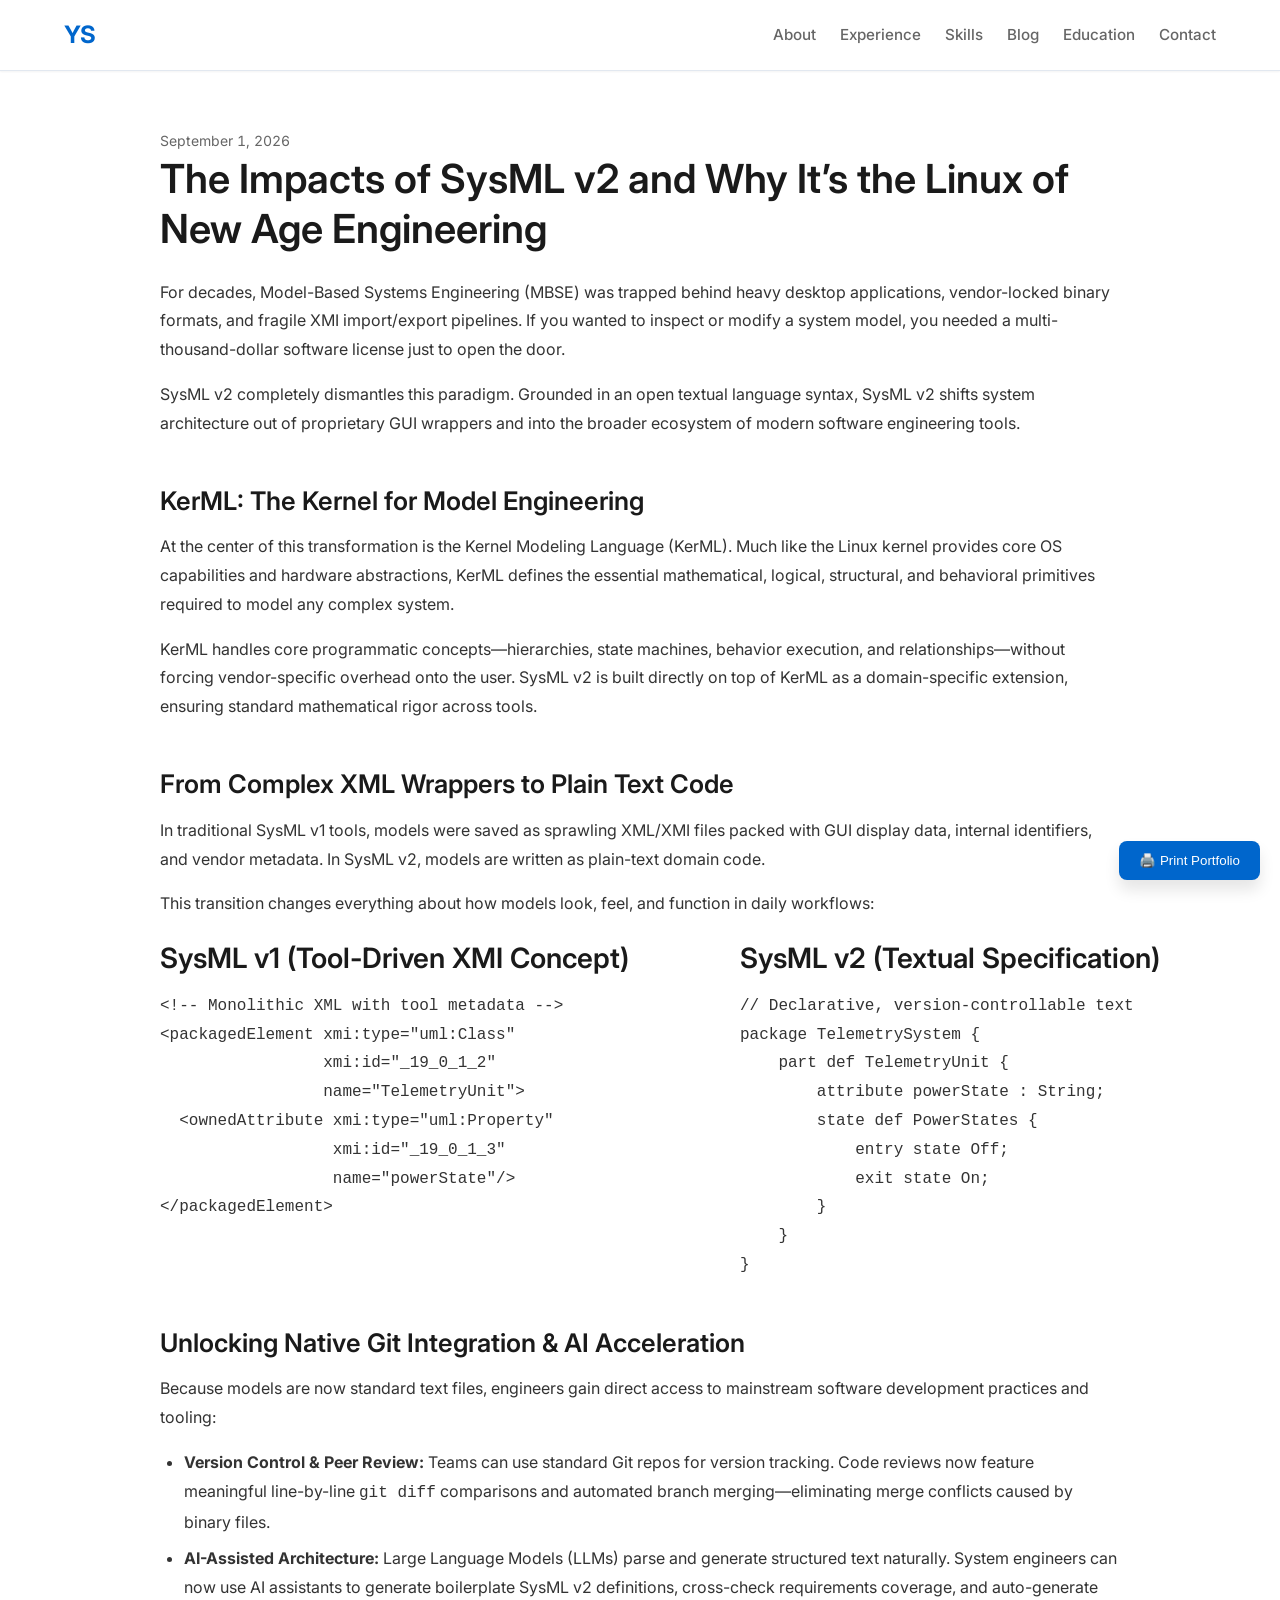
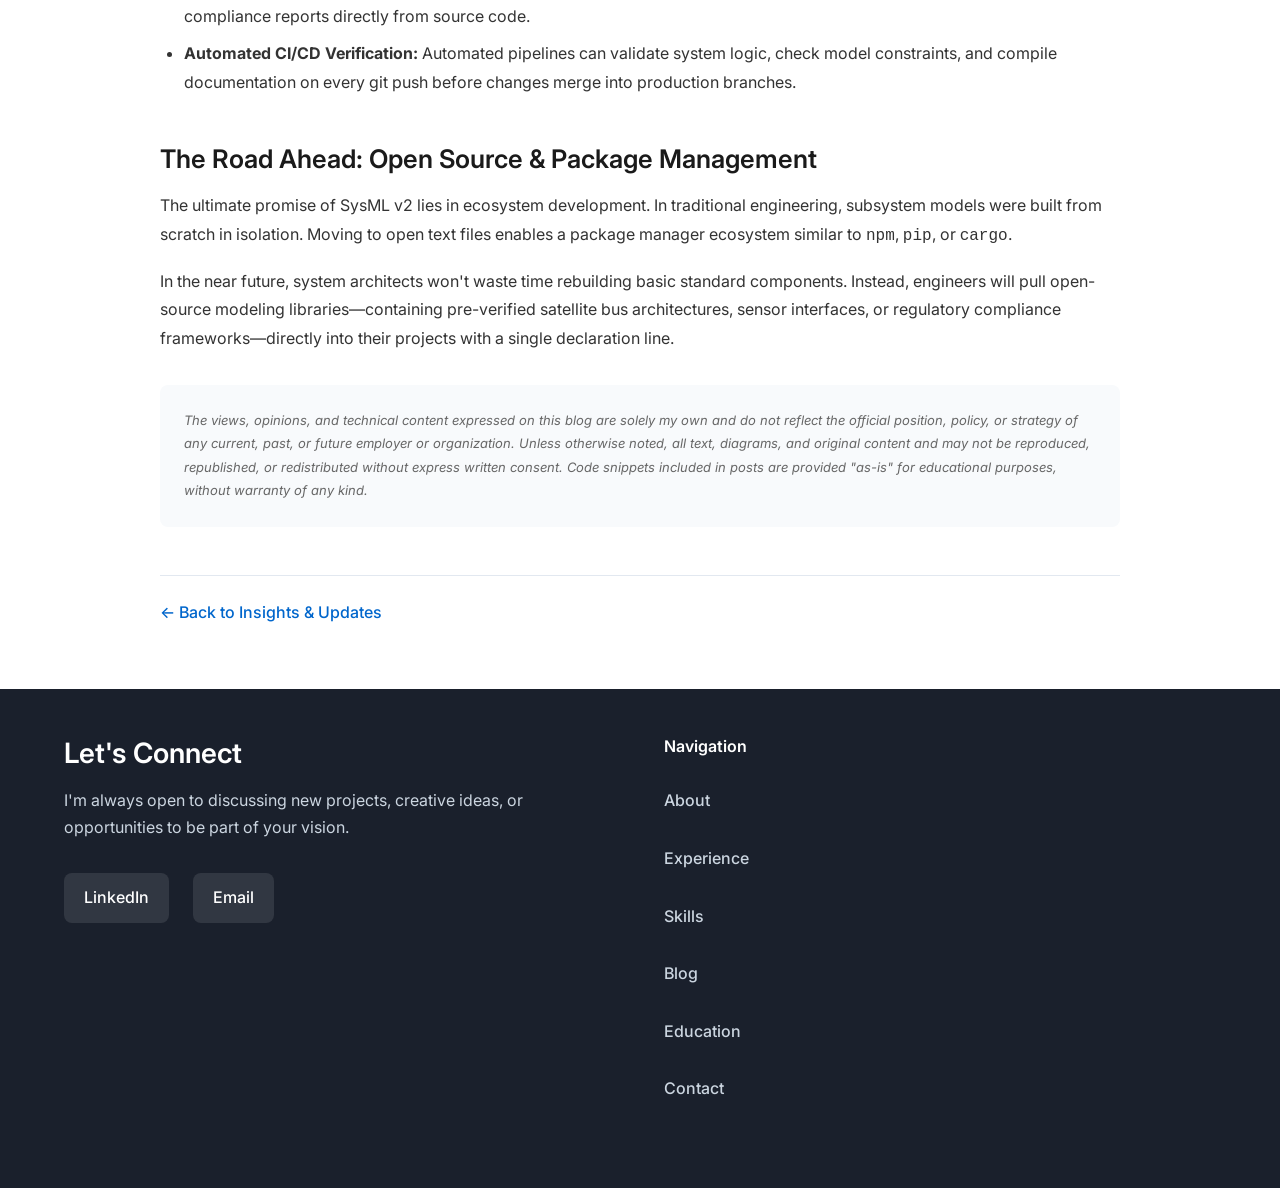
==== blog/kerml/index.html @ 4c7eb355 "Reorganize blogs into dedicated folders and add KerML link" ====
<!DOCTYPE html>
<html lang="en">
<head>
    <meta charset="UTF-8">
    <meta name="viewport" content="width=device-width, initial-scale=1.0">
    <meta name="referrer" content="strict-origin-when-cross-origin">
    <title>The Impacts of SysML v2 and Why It’s the Linux of New Age Engineering | Yaakov Schefres</title>
    <meta name="description" content="Exploring how KerML and SysML v2 shift model-based systems engineering from proprietary binary lock-in to open, text-based code ecosystems powered by AI and package management.">
    <meta name="author" content="Yaakov Schefres">
    <link rel="canonical" href="https://thechef613.github.io/portfolio/blog/kerml/">

    <!-- Open Graph -->
    <meta property="og:site_name" content="Yaakov Schefres">
    <meta property="og:title" content="The Impacts of SysML v2 and Why It’s the Linux of New Age Engineering">
    <meta property="og:description" content="Exploring how KerML and SysML v2 shift model-based systems engineering from proprietary binary lock-in to open, text-based code ecosystems powered by AI and package management.">
    <meta property="og:type" content="article">
    <meta property="og:url" content="https://thechef613.github.io/portfolio/blog/kerml/">
    <meta property="og:image" content="https://thechef613.github.io/portfolio/assets/arms-crossed.jpg">
    <meta property="og:article:published_time" content="2026-09-01">
    <meta property="og:article:author" content="Yaakov Schefres">

    <!-- Twitter Card -->
    <meta name="twitter:card" content="summary_large_image">
    <meta name="twitter:title" content="The Impacts of SysML v2 and Why It’s the Linux of New Age Engineering">
    <meta name="twitter:image" content="https://thechef613.github.io/portfolio/assets/arms-crossed.jpg">

    <!-- Favicon -->
    <link rel="icon" href="data:image/svg+xml,<svg xmlns='http://www.w3.org/2000/svg' viewBox='0 0 100 100'><rect width='100' height='100' rx='20' fill='%230066cc'/><text x='50' y='68' font-family='Inter,sans-serif' font-size='48' font-weight='700' fill='white' text-anchor='middle'>YS</text></svg>">

    <link rel="stylesheet" href="../../assets/style.css">
    <link rel="preconnect" href="https://fonts.googleapis.com">
    <link rel="preconnect" href="https://fonts.gstatic.com" crossorigin>
    <link href="https://fonts.googleapis.com/css2?family=Inter:wght@300;400;500;600;700&display=swap" rel="stylesheet">

    <script type="application/ld+json">
    {
        "@context": "https://schema.org",
        "@type": "BlogPosting",
        "headline": "The Impacts of SysML v2 and Why It’s the Linux of New Age Engineering",
        "description": "Exploring how KerML and SysML v2 shift model-based systems engineering from proprietary binary lock-in to open, text-based code ecosystems powered by AI and package management.",
        "author": {
            "@type": "Person",
            "name": "Yaakov Schefres",
            "url": "https://thechef613.github.io/portfolio/index.html"
        },
        "datePublished": "2026-09-01",
        "dateModified": "2026-09-01",
        "mainEntityOfPage": {
            "@type": "WebPage",
            "@id": "https://thechef613.github.io/portfolio/blog/kerml/"
        }
    }
    </script>
</head>
<body>
    <!-- Navigation -->
    <nav class="navbar">
        <div class="nav-container">
            <a href="../../index.html" class="nav-logo">YS</a>
            <button class="nav-toggle" aria-label="Toggle navigation" aria-expanded="false">
                <span class="hamburger"></span>
            </button>
            <ul class="nav-links">
                <li><a href="../../index.html#about" class="nav-link">About</a></li>
                <li><a href="../../index.html#experience" class="nav-link">Experience</a></li>
                <li><a href="../../index.html#skills" class="nav-link">Skills</a></li>
                <li><a href="../../index.html#blog" class="nav-link">Blog</a></li>
                <li><a href="../../index.html#education" class="nav-link">Education</a></li>
                <li><a href="../../index.html#contact" class="nav-link">Contact</a></li>
            </ul>
        </div>
    </nav>

    <main class="container">
        <article class="blog-post">
            <header class="blog-header">
                <span class="blog-date">September 1, 2026</span>
                <h1 class="blog-title">The Impacts of SysML v2 and Why It’s the Linux of New Age Engineering</h1>
            </header>

            <div class="blog-content">
                <p>For decades, Model-Based Systems Engineering (MBSE) was trapped behind heavy desktop applications, vendor-locked binary formats, and fragile XMI import/export pipelines. If you wanted to inspect or modify a system model, you needed a multi-thousand-dollar software license just to open the door.</p>

                <p>SysML v2 completely dismantles this paradigm. Grounded in an open textual language syntax, SysML v2 shifts system architecture out of proprietary GUI wrappers and into the broader ecosystem of modern software engineering tools.</p>

                <h2><a href="https://www.omg.org/spec/KerML/1.0/" target="_blank" rel="noopener noreferrer">KerML</a>: The Kernel for Model Engineering</h2>
                <p>At the center of this transformation is the Kernel Modeling Language (KerML). Much like the Linux kernel provides core OS capabilities and hardware abstractions, KerML defines the essential mathematical, logical, structural, and behavioral primitives required to model any complex system.</p>

                <p>KerML handles core programmatic concepts—hierarchies, state machines, behavior execution, and relationships—without forcing vendor-specific overhead onto the user. SysML v2 is built directly on top of KerML as a domain-specific extension, ensuring standard mathematical rigor across tools.</p>

                <h2>From Complex XML Wrappers to Plain Text Code</h2>
                <p>In traditional SysML v1 tools, models were saved as sprawling XML/XMI files packed with GUI display data, internal identifiers, and vendor metadata. In SysML v2, models are written as plain-text domain code.</p>

                <p>This transition changes everything about how models look, feel, and function in daily workflows:</p>

                <div class="blog-split">
                    <div class="blog-split-text">
                        <h3>SysML v1 (Tool-Driven XMI Concept)</h3>
                        <pre><code>&lt;!-- Monolithic XML with tool metadata --&gt;
&lt;packagedElement xmi:type="uml:Class" 
                 xmi:id="_19_0_1_2" 
                 name="TelemetryUnit"&gt;
  &lt;ownedAttribute xmi:type="uml:Property" 
                  xmi:id="_19_0_1_3" 
                  name="powerState"/&gt;
&lt;/packagedElement&gt;</code></pre>
                    </div>

                    <div class="blog-split-text">
                        <h3>SysML v2 (Textual Specification)</h3>
                        <pre><code>// Declarative, version-controllable text
package TelemetrySystem {
    part def TelemetryUnit {
        attribute powerState : String;
        state def PowerStates {
            entry state Off;
            exit state On;
        }
    }
}</code></pre>
                    </div>
                </div>

                <h2>Unlocking Native Git Integration &amp; AI Acceleration</h2>
                <p>Because models are now standard text files, engineers gain direct access to mainstream software development practices and tooling:</p>

                <ul>
                    <li><strong>Version Control &amp; Peer Review:</strong> Teams can use standard Git repos for version tracking. Code reviews now feature meaningful line-by-line <code>git diff</code> comparisons and automated branch merging—eliminating merge conflicts caused by binary files.</li>
                    <li><strong>AI-Assisted Architecture:</strong> Large Language Models (LLMs) parse and generate structured text naturally. System engineers can now use AI assistants to generate boilerplate SysML v2 definitions, cross-check requirements coverage, and auto-generate compliance reports directly from source code.</li>
                    <li><strong>Automated CI/CD Verification:</strong> Automated pipelines can validate system logic, check model constraints, and compile documentation on every git push before changes merge into production branches.</li>
                </ul>

                <h2>The Road Ahead: Open Source &amp; Package Management</h2>
                <p>The ultimate promise of SysML v2 lies in ecosystem development. In traditional engineering, subsystem models were built from scratch in isolation. Moving to open text files enables a package manager ecosystem similar to <code>npm</code>, <code>pip</code>, or <code>cargo</code>.</p>

                <p>In the near future, system architects won't waste time rebuilding basic standard components. Instead, engineers will pull open-source modeling libraries—containing pre-verified satellite bus architectures, sensor interfaces, or regulatory compliance frameworks—directly into their projects with a single declaration line.</p>

                <p class="blog-postscript">The views, opinions, and technical content expressed on this blog are solely my own and do not reflect the official position, policy, or strategy of any current, past, or future employer or organization.

Unless otherwise noted, all text, diagrams, and original content and may not be reproduced, republished, or redistributed without express written consent. Code snippets included in posts are provided "as-is" for educational purposes, without warranty of any kind.</p>
            </div>

            <p class="blog-back"><a href="../../index.html#blog">&larr; Back to Insights &amp; Updates</a></p>
        </article>
    </main>

    <footer id="contact">
        <div class="container">
            <div class="footer-content">
                <div class="footer-left">
                    <h3>Let's Connect</h3>
                    <p>I'm always open to discussing new projects, creative ideas, or opportunities to be part of your vision.</p>
                    <div class="social-links">
                        <a href="https://www.linkedin.com/in/yaakovschefres/" target="_blank" rel="noopener noreferrer" class="social-link">LinkedIn</a>
                        <a href="mailto:yschefres@gmail.com" class="social-link email">Email</a>
                    </div>
                </div>
                <div class="footer-right">
                    <h4>Navigation</h4>
                    <nav class="footer-nav">
                        <a href="../../index.html#about" class="nav-link">About</a>
                        <a href="../../index.html#experience" class="nav-link">Experience</a>
                        <a href="../../index.html#skills" class="nav-link">Skills</a>
                        <a href="../../index.html#blog" class="nav-link">Blog</a>
                        <a href="../../index.html#education" class="nav-link">Education</a>
                        <a href="../../index.html#contact" class="nav-link">Contact</a>
                    </nav>
                </div>
            </div>
        </div>
    </footer>

    <script src="../../assets/script.js"></script>
</body>
</html>
---- assets/style.css ----
/* ===== Hero Section with Profile Picture ===== */
.hero-with-profile {
    display: flex;
    align-items: center;
    min-height: 100vh;
    padding-top: 80px;
    background: linear-gradient(135deg, 
        var(--color-bg) 0%, 
        #f0f7ff 25%, 
        #e0f0ff 50%, 
        var(--color-bg) 100%);
}

.hero-container {
    display: flex;
    align-items: center;
    max-width: 1200px;
    margin: 0 auto;
    padding: 0 var(--spacing-md);
    gap: var(--spacing-xl);
}

.hero-profile {
    flex-shrink: 0;
    display: flex;
    align-items: center;
    justify-content: center;
}

/* Profile picture styles (reused from fixed position) */
.profile-picture {
    width: 300px;
    height: 300px;
    border-radius: 50%;
    object-fit: cover;
    box-shadow: 0 8px 24px rgba(0, 0, 0, 0.2);
    border: 6px solid white;
    transition: transform var(--transition-normal), box-shadow var(--transition-fast);
}

.profile-picture:hover {
    transform: scale(1.05);
    box-shadow: 0 12px 32px rgba(0, 0, 0, 0.25);
}

/* ===== CSS Variables & Reset ===== */
:root {
    --color-primary: #0066cc;
    --color-primary-dark: #004c99;
    --color-accent: #00b5e2;
    --color-text: #1a1a1a;
    --color-text-muted: #666666;
    --color-bg: #ffffff;
    --color-bg-alt: #f8fafc;
    --color-border: #e2e8f0;
    
    --spacing-xs: 0.5rem;
    --spacing-sm: 1rem;
    --spacing-md: 1.5rem;
    --spacing-lg: 2rem;
    --spacing-xl: 3rem;
    
    --font-main: 'Inter', -apple-system, BlinkMacSystemFont, 'Segoe UI', Roboto, sans-serif;
    
    --transition-fast: 0.2s ease;
    --transition-normal: 0.3s ease;
    
    --shadow-sm: 0 1px 2px rgba(0, 0, 0, 0.05);
    --shadow-md: 0 4px 6px rgba(0, 0, 0, 0.07);
    --shadow-lg: 0 10px 15px rgba(0, 0, 0, 0.1);
    
    --radius-sm: 0.375rem;
    --radius-md: 0.5rem;
    --radius-lg: 0.75rem;
}

* {
    margin: 0;
    padding: 0;
    box-sizing: border-box;
}

html {
    scroll-behavior: smooth;
    font-size: 16px;
}

body {
    font-family: var(--font-main);
    color: var(--color-text);
    background-color: var(--color-bg);
    line-height: 1.6;
    overflow-x: hidden;
}

/* ===== Typography ===== */
.skip-link {
    position: absolute;
    top: -100px;
    left: -10000px;
    background: var(--color-primary);
    color: white;
    padding: 1rem;
    z-index: 10000;
    border: none;
}

.skip-link:focus {
    top: 0;
    left: 0;
    border: 3px solid white;
}

h1, h2, h3, h4 {
    font-weight: 600;
    line-height: 1.2;
    color: var(--color-text);
}

h1 { font-size: 3rem; }
h2 { font-size: 2.5rem; margin-bottom: var(--spacing-md); }
h3 { font-size: 1.75rem; margin-bottom: var(--spacing-sm); }
p { margin-bottom: var(--spacing-sm); }

a {
    color: inherit;
    text-decoration: none;
}

/* ===== Layout ===== */
.container {
    max-width: 1200px;
    margin: 0 auto;
    padding: 0 var(--spacing-md);
}

section {
    padding: var(--spacing-xl) 0;
    scroll-margin-top: 80px;
}

/* ===== Navbar ===== */
.navbar {
    position: fixed;
    top: 0;
    left: 0;
    right: 0;
    background: rgba(255, 255, 255, 0.98);
    backdrop-filter: blur(10px);
    border-bottom: 1px solid var(--color-border);
    z-index: 1000;
    box-shadow: var(--shadow-sm);
}

.nav-container {
    max-width: 1200px;
    margin: 0 auto;
    padding: var(--spacing-sm) var(--spacing-md);
    display: flex;
    justify-content: space-between;
    align-items: center;
}

.nav-logo {
    font-size: 1.5rem;
    font-weight: 700;
    color: var(--color-primary);
    letter-spacing: -0.025em;
}

.nav-toggle {
    display: none;
    flex-direction: column;
    justify-content: center;
    gap: 5px;
    width: 40px;
    height: 40px;
    padding: 8px;
    background: transparent;
    border: none;
    cursor: pointer;
}

.hamburger,
.hamburger::before,
.hamburger::after {
    display: block;
    width: 24px;
    height: 2px;
    background: var(--color-text);
    border-radius: 2px;
    transition: transform var(--transition-fast), opacity var(--transition-fast);
}

.hamburger::before,
.hamburger::after {
    content: '';
    position: absolute;
}

.hamburger::before {
    transform: translateY(-6px);
}

.hamburger::after {
    transform: translateY(6px);
}

.nav-toggle[aria-expanded="true"] .hamburger {
    background: transparent;
}

.nav-toggle[aria-expanded="true"] .hamburger::before {
    transform: rotate(45deg);
}

.nav-toggle[aria-expanded="true"] .hamburger::after {
    transform: rotate(-45deg);
}

.nav-links {
    display: flex;
    list-style: none;
    gap: var(--spacing-md);
}

.nav-link {
    font-size: 0.95rem;
    font-weight: 500;
    color: var(--color-text-muted);
    padding: 0.5rem 0;
    transition: color var(--transition-fast);
    position: relative;
}

.nav-link::after {
    content: '';
    position: absolute;
    bottom: 0;
    left: 0;
    width: 0;
    height: 2px;
    background: var(--color-primary);
    transition: width var(--transition-normal);
}

.nav-link:hover {
    color: var(--color-primary);
}

.nav-link:hover::after {
    width: 100%;
}

/* ===== Hero Section ===== */
.hero {
    min-height: 100vh;
    display: flex;
    align-items: center;
    justify-content: center;
    padding-top: 80px;
    background: linear-gradient(135deg, 
        var(--color-bg) 0%, 
        #f0f7ff 25%, 
        #e0f0ff 50%, 
        var(--color-bg) 100%);
}

.blog-header {
    padding-top: 80px;
}

/* ===== Blog Section (Homepage) ===== */
.blog-grid {
    display: grid;
    grid-template-columns: 1fr;
    gap: var(--spacing-md);
}

.blog-card {
    background: white;
    border-radius: var(--radius-lg);
    padding: var(--spacing-lg);
    box-shadow: var(--shadow-sm);
    border: 1px solid var(--color-border);
    transition: all var(--transition-normal);
}

.blog-card:hover {
    transform: translateY(-4px);
    box-shadow: var(--shadow-lg);
    border-color: var(--color-primary);
}

.blog-card-content {
    display: flex;
    flex-direction: column;
}

.blog-date {
    color: var(--color-text-muted);
    font-size: 0.875rem;
    font-variant-numeric: tabular-nums;
    margin-bottom: var(--spacing-xs);
}

.blog-card-title {
    font-size: 1.25rem;
    font-weight: 600;
    color: var(--color-text);
    margin-bottom: var(--spacing-xs);
    line-height: 1.4;
}

.blog-card p {
    color: #4a5568;
    font-size: 0.95rem;
    margin-bottom: var(--spacing-sm);
}

.blog-link {
    display: inline-block;
    color: var(--color-primary);
    font-weight: 500;
    margin-top: auto;
    transition: color var(--transition-fast);
}

.blog-link:hover {
    text-decoration: underline;
}

/* ===== Blog Post Page ===== */
.blog-post {
    max-width: 960px;
    margin: 0 auto;
    padding: var(--spacing-xl) 0;
}

.blog-title {
    font-size: clamp(1.75rem, 4vw, 2.5rem);
    margin-bottom: var(--spacing-md);
    line-height: 1.25;
}

.blog-content {
    line-height: 1.8;
    color: #333;
}

.blog-content h2 {
    font-size: 1.6rem;
    margin-top: var(--spacing-xl);
    margin-bottom: var(--spacing-sm);
}

.blog-content ul,
.blog-content ol {
    padding-left: 1.5rem;
    margin-bottom: var(--spacing-md);
}

.blog-content li {
    margin-bottom: var(--spacing-xs);
}

.blog-video {
    position: relative;
    width: 100%;
    padding-bottom: 56.25%;
    height: 0;
    overflow: hidden;
    border-radius: var(--radius-lg);
    box-shadow: var(--shadow-md);
    margin: 0;
}

.blog-video iframe {
    position: absolute;
    top: 0;
    left: 0;
    width: 100%;
    height: 100%;
    border: 0;
}

/* ===== Blog Split: text + video side column ===== */
.blog-split {
    display: grid;
    grid-template-columns: 2fr 380px;
    gap: var(--spacing-lg);
    align-items: start;
    margin: var(--spacing-md) 0 var(--spacing-lg);
}

.blog-split-text h3 {
    white-space: nowrap;
}

.blog-split-text p:last-child {
    margin-bottom: 0;
}

.blog-split-media {
    position: sticky;
    top: 90px;
}

.blog-video-caption {
    color: var(--color-text-muted);
    font-size: 0.875rem;
    text-align: center;
    margin-top: var(--spacing-xs);
    margin-bottom: 0;
}

@media (max-width: 900px) {
    .blog-split {
        grid-template-columns: 1fr;
    }

    .blog-split-media {
        position: static;
        order: -1;
    }
}

.blog-back {
    margin-top: var(--spacing-xl);
    padding-top: var(--spacing-md);
    border-top: 1px solid var(--color-border);
}

.blog-back a {
    color: var(--color-primary);
    font-weight: 500;
}

.blog-back a:hover {
    text-decoration: underline;
}

.blog-postscript {
    margin-top: var(--spacing-lg);
    padding: var(--spacing-md);
    background: var(--color-bg-alt);
    border-radius: var(--radius-md);
    font-size: 0.8125rem;
    font-style: italic;
    color: var(--color-text-muted);
}

.hero-content {
    text-align: center;
    max-width: 800px;
    padding: 0 var(--spacing-md);
}

.hero-greeting {
    font-size: 1.25rem;
    color: var(--color-text-muted);
    margin-bottom: var(--spacing-xs);
}

.hero-name {
    font-size: clamp(2.5rem, 8vw, 4rem);
    font-weight: 700;
    margin-bottom: var(--spacing-xs);
    background: linear-gradient(135deg, var(--color-primary) 0%, var(--color-accent) 100%);
    -webkit-background-clip: text;
    -webkit-text-fill-color: transparent;
    background-clip: text;
}

.hero-title {
    font-size: 1.5rem;
    font-weight: 400;
    color: var(--color-text-muted);
    margin-bottom: var(--spacing-lg);
}

.hero-description {
    font-size: 1.125rem;
    max-width: 650px;
    margin: 0 auto var(--spacing-lg);
    line-height: 1.7;
}

/* ===== Buttons ===== */
.btn {
    display: inline-flex;
    align-items: center;
    justify-content: center;
    padding: 0.875rem 1.75rem;
    font-size: 1rem;
    font-weight: 500;
    border-radius: var(--radius-md);
    transition: all var(--transition-fast);
    text-decoration: none;
    border: 2px solid transparent;
    cursor: pointer;
}

.btn-primary {
    background: var(--color-primary);
    color: white;
    border-color: var(--color-primary);
}

.btn-primary:hover {
    background: var(--color-primary-dark);
    border-color: var(--color-primary-dark);
    transform: translateY(-2px);
    box-shadow: var(--shadow-md);
}

.btn-secondary {
    background: transparent;
    color: var(--color-primary);
    border-color: var(--color-primary);
}

.btn-secondary:hover {
    background: var(--color-bg-alt);
    transform: translateY(-2px);
}

/* ===== Experience Section ===== */
.experience-section {
    background: var(--color-bg-alt);
}

.section-title {
    text-align: center;
    margin-bottom: var(--spacing-sm);
}

.section-subtitle {
    display: block;
    text-align: center;
    color: var(--color-text-muted);
    font-size: 1.125rem;
    margin-bottom: var(--spacing-xl);
}

.experience-grid {
    display: grid;
    grid-template-columns: repeat(auto-fit, minmax(350px, 1fr));
    gap: var(--spacing-md);
}

.exp-card {
    background: white;
    border-radius: var(--radius-lg);
    padding: var(--spacing-lg);
    box-shadow: var(--shadow-sm);
    transition: all var(--transition-normal);
    border: 1px solid var(--color-border);
}

.exp-card:hover {
    transform: translateY(-4px);
    box-shadow: var(--shadow-lg);
    border-color: var(--color-primary);
}

.exp-card-header {
    display: flex;
    justify-content: space-between;
    align-items: flex-start;
    margin-bottom: var(--spacing-md);
    flex-wrap: wrap;
    gap: var(--spacing-sm);
}

.exp-role {
    font-size: 1.25rem;
    font-weight: 600;
    color: var(--color-text);
}

.exp-product {
    background: linear-gradient(135deg, 
        #dbeafe 0%, 
        #bfdbfe 100%);
    color: var(--color-primary-dark);
    padding: 0.25rem 0.75rem;
    border-radius: var(--radius-sm);
    font-size: 0.875rem;
    font-weight: 500;
}

.exp-date {
    color: var(--color-text-muted);
    font-variant-numeric: tabular-nums;
}

.exp-list {
    list-style: none;
    padding-left: 0;
}

.exp-list li {
    padding: var(--spacing-xs) 0;
    padding-left: 1.5rem;
    position: relative;
    font-size: 0.95rem;
    color: #4a5568;
}

.exp-list li::before {
    content: '✓';
    position: absolute;
    left: 0;
    color: var(--color-primary);
    font-weight: bold;
}

/* ===== Skills Section ===== */
.skills-section {
    background: var(--color-bg-alt);
}

.skills-grid {
    display: grid;
    grid-template-columns: repeat(auto-fit, minmax(280px, 1fr));
    gap: var(--spacing-lg);
}

.skill-category h3 {
    color: var(--color-primary);
    margin-bottom: var(--spacing-md);
    padding-bottom: var(--spacing-sm);
    border-bottom: 2px solid var(--color-border);
}

.skill-category ul {
    list-style: none;
    padding-left: 0;
}

.skill-category li {
    padding: 0.5rem 0;
    font-size: 1rem;
    color: #4a5568;
}

/* ===== Education Section ===== */
.education-item {
    background: white;
    border-radius: var(--radius-lg);
    padding: var(--spacing-lg);
    margin-bottom: var(--spacing-sm);
    box-shadow: none;
    border-left: 4px solid transparent;
}

.education-item.primary {
    background: linear-gradient(135deg, #f0f7ff 0%, white 100%);
}

.education-section > .container > .education-item:not(:last-child) {
    border-bottom: 1px solid var(--color-border);
    margin-bottom: calc(var(--spacing-sm) * -1);
}

.edu-content {
    display: flex;
    align-items: center;
    gap: var(--spacing-md);
}

.edu-left {
    display: flex;
    align-items: flex-start;
    gap: 1rem;
    flex: 1;
}

.education-section > .container > :last-child .edu-date {
    align-self: center;
}

.edu-bracket {
    display: flex;
    align-items: center;
    justify-content: center;
    width: 24px;
    min-height: 28px;
    padding-top: 2px;
}

.edu-bracket::after {
    content: '';
    width: 16px;
    height: 28px;
    border-left: 2px solid var(--color-primary);
    border-bottom: 2px solid var(--color-primary);
    border-radius: 0 0 0 8px;
}

.edu-info {
    display: flex;
    flex-direction: column;
    gap: 4px;
}

.edu-school {
    font-size: 1.25rem;
    font-weight: 600;
    color: var(--color-text);
    line-height: 1.3;
}

.edu-degree {
    color: var(--color-primary);
    font-weight: 500;
    font-size: 0.95rem;
    line-height: 1.4;
    margin-top: 2px;
}

.edu-date {
    color: var(--color-text-muted);
    font-variant-numeric: tabular-nums;
    min-width: 120px;
}

/* ===== Footer ===== */
footer {
    background: #1a202c;
    color: white;
    padding: var(--spacing-xl) 0;
}

.footer-content {
    display: grid;
    grid-template-columns: repeat(auto-fit, minmax(300px, 1fr));
    gap: var(--spacing-xl);
    margin-bottom: var(--spacing-lg);
}

.footer-left h3 {
    color: white;
    margin-bottom: var(--spacing-sm);
}

.footer-left p {
    color: #cbd5e0;
    line-height: 1.7;
}

.social-links {
    display: flex;
    gap: var(--spacing-md);
    margin: var(--spacing-lg) 0;
    flex-wrap: wrap;
}

.social-link {
    display: inline-flex;
    align-items: center;
    gap: 0.5rem;
    padding: 0.75rem 1.25rem;
    background: rgba(255, 255, 255, 0.1);
    color: white;
    border-radius: var(--radius-md);
    transition: all var(--transition-fast);
    font-weight: 500;
}

.social-link:hover {
    background: var(--color-primary);
    transform: translateY(-2px);
}

.email-display {
    color: #90cdf4;
    font-size: 1.1rem;
    margin-top: var(--spacing-sm);
}

.footer-right h4 {
    color: white;
    margin-bottom: var(--spacing-md);
}

.footer-nav {
    display: flex;
    flex-direction: column;
    gap: var(--spacing-sm);
}

.footer-nav .nav-link {
    color: #cbd5e0;
    font-size: 1rem;
}

.footer-nav .nav-link:hover {
    color: white;
}

.footer-text {
    text-align: center;
    padding-top: var(--spacing-lg);
    border-top: 1px solid rgba(255, 255, 255, 0.1);
    color: #718096;
    font-size: 0.875rem;
}

/* ===== Animations ===== */
@keyframes fadeInUp {
    from {
        opacity: 0;
        transform: translateY(30px);
    }
    to {
        opacity: 1;
        transform: translateY(0);
    }
}

.hero-name, 
.hero-title,
.hero-description,
.exp-card,
.exp-card-header,
.edu-content {
    animation: fadeInUp 0.6s ease forwards;
}

/* ===== Responsive Design ===== */
@media (max-width: 768px) {
    h1 { font-size: 2.5rem; }
    h2 { font-size: 2rem; }
    
    .nav-toggle {
        display: flex;
    }
    
    .nav-links {
        display: none;
        position: absolute;
        top: 100%;
        left: 0;
        right: 0;
        flex-direction: column;
        gap: 0;
        background: rgba(255, 255, 255, 0.98);
        border-bottom: 1px solid var(--color-border);
        box-shadow: var(--shadow-md);
        padding: var(--spacing-sm) var(--spacing-md);
    }
    
    .nav-links.active {
        display: flex;
    }
    
    .nav-links .nav-link {
        display: block;
        padding: var(--spacing-sm) 0;
        border-bottom: 1px solid var(--color-border);
    }
    
    .nav-links .nav-link:last-child {
        border-bottom: none;
    }
    
    .hero-content {
        padding: 0 var(--spacing-sm);
    }
    
    .exp-card-header {
        flex-direction: column;
        align-items: flex-start;
    }
    
    .edu-content {
        flex-direction: column;
        align-items: flex-start;
    }
}

/* ===== Print Styles ===== */
@media print {
    .navbar, .hero-cta, .social-links {
        display: none;
    }
    
    body {
        background: white;
        color: black;
    }
    
    section {
        page-break-inside: avoid;
        padding: 1rem 0;
    }
}

.portfolio-layout {
    display: grid;
    grid-template-columns: 2fr 1fr;
    gap: var(--spacing-xl);
    align-items: start;
}

.portfolio-side-content {
    display: flex;
    flex-direction: column;
    gap: var(--spacing-xl);
}

.portfolio-content {
    display: flex;
    justify-content: center;
    padding: 1rem;
}

.portfolio-content .btn {
    max-width: 300px;
    text-align: center;
}

@media (max-width: 992px) {
    .portfolio-layout {
        grid-template-columns: 1fr;
    }
    .portfolio-layout > .experience-section {
        grid-column: span 1;
    }
}
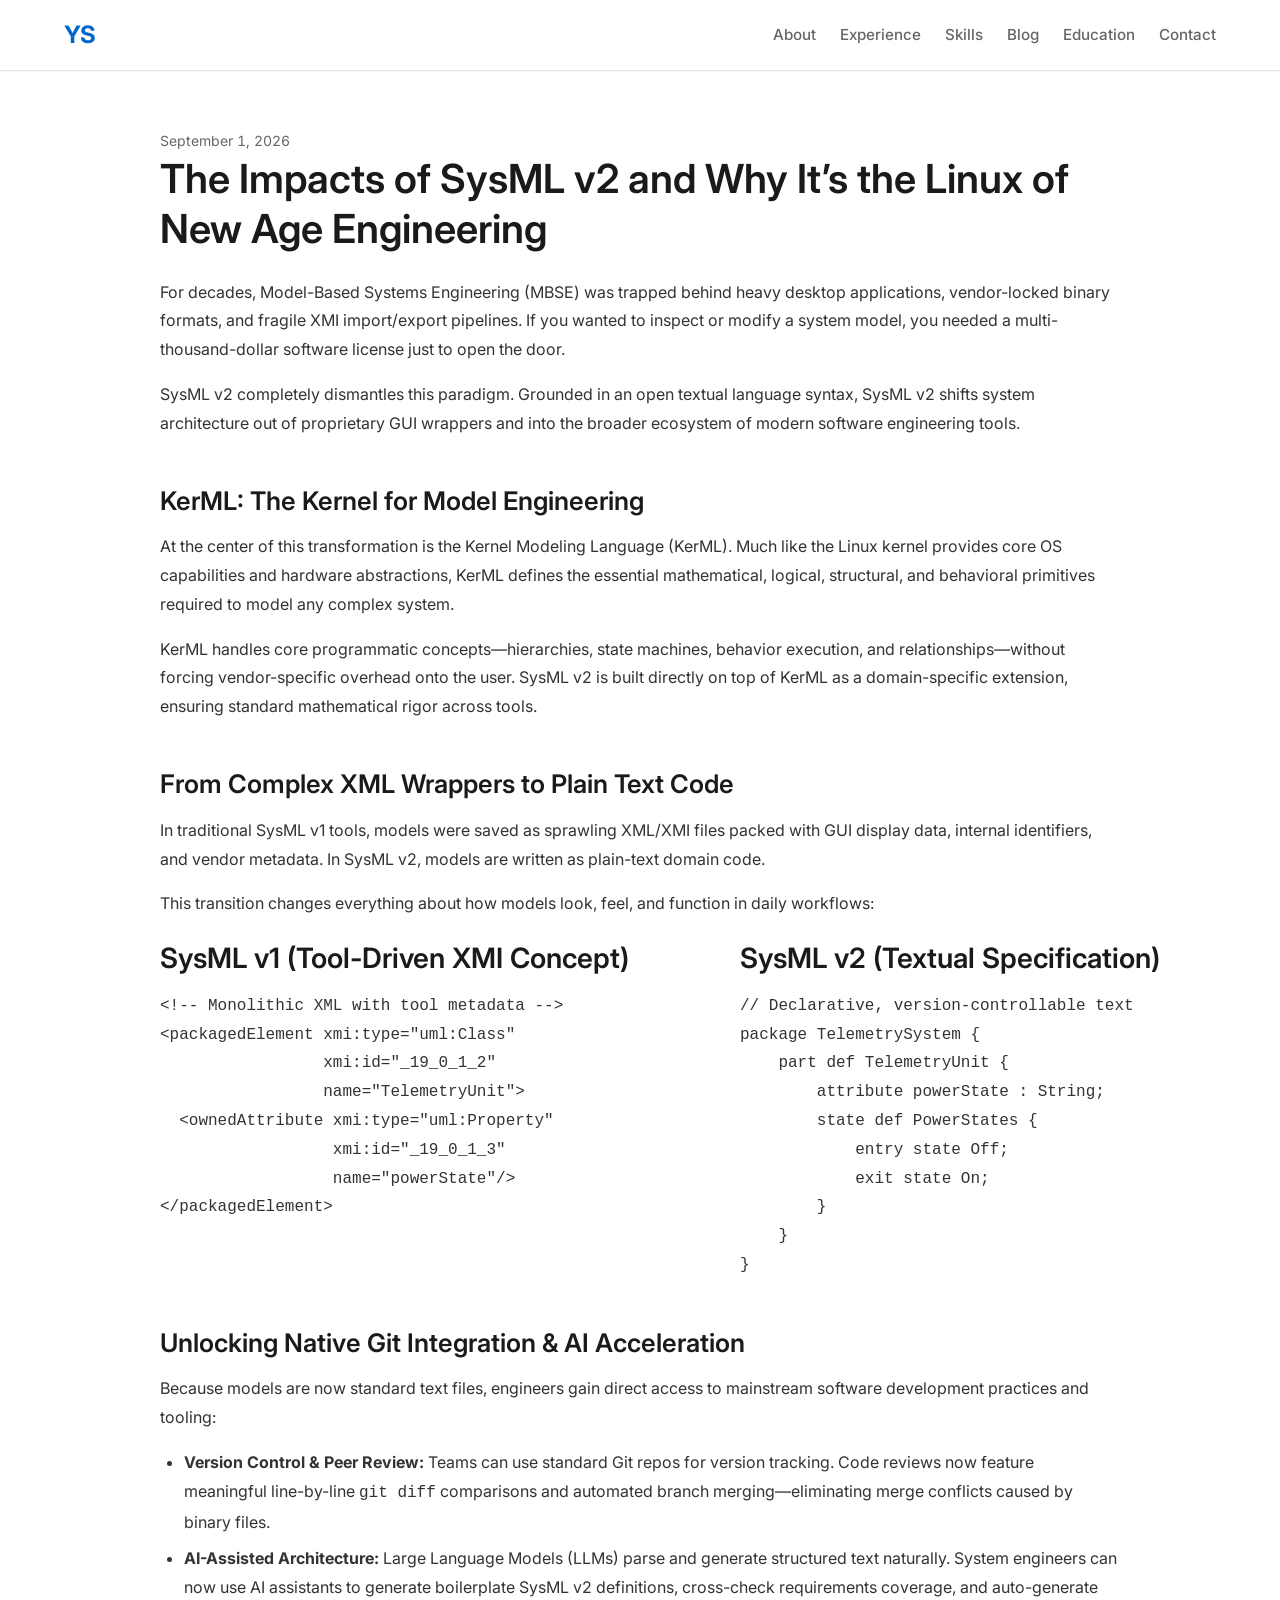
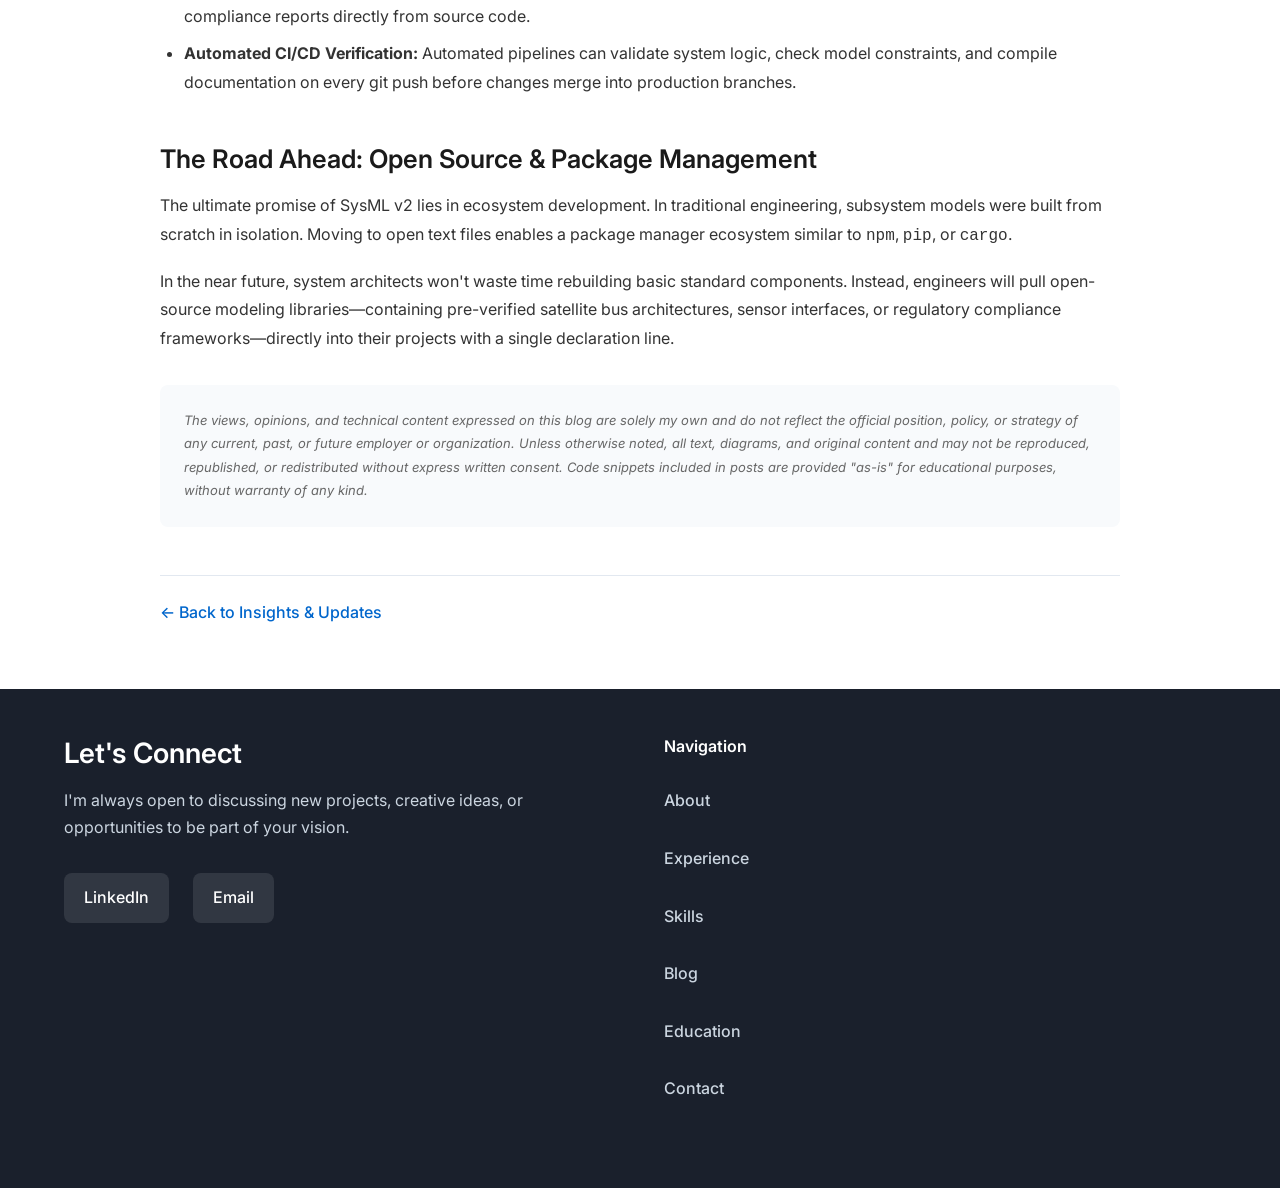
==== commit 5633e743: "Fix HTML bugs, normalize line endings, prune dead files - Add missing <ul> in Systems Engineering sk" ====
--- a/blog/kerml/index.html
+++ b/blog/kerml/index.html
@@ -81,9 +81,9 @@
             <div class="blog-content">
                 <p>For decades, Model-Based Systems Engineering (MBSE) was trapped behind heavy desktop applications, vendor-locked binary formats, and fragile XMI import/export pipelines. If you wanted to inspect or modify a system model, you needed a multi-thousand-dollar software license just to open the door.</p>
 
-                <p>SysML v2 completely dismantles this paradigm. Grounded in an open textual language syntax, SysML v2 shifts system architecture out of proprietary GUI wrappers and into the broader ecosystem of modern software engineering tools.</p>
+                <p><a href="https://www.omg.org/sysml/sysmlv2/" target="_blank" rel="noopener noreferrer">SysML v2</a> completely dismantles this paradigm. Grounded in an open textual language syntax, SysML v2 shifts system architecture out of proprietary GUI wrappers and into the broader ecosystem of modern software engineering tools.</p>
 
-                <h2><a href="https://www.omg.org/spec/KerML/1.0/" target="_blank" rel="noopener noreferrer">KerML</a>: The Kernel for Model Engineering</h2>
+                <h2><a href="https://www.omg.org/spec/KerML/1.0/" target="_blank" rel="noopener noreferrer">KerML</a><a href="https://www.omg.org/spec/KerML" target="_blank" rel="noopener noreferrer">: The Kernel for Model Engineering</a></h2>
                 <p>At the center of this transformation is the Kernel Modeling Language (KerML). Much like the Linux kernel provides core OS capabilities and hardware abstractions, KerML defines the essential mathematical, logical, structural, and behavioral primitives required to model any complex system.</p>
 
                 <p>KerML handles core programmatic concepts—hierarchies, state machines, behavior execution, and relationships—without forcing vendor-specific overhead onto the user. SysML v2 is built directly on top of KerML as a domain-specific extension, ensuring standard mathematical rigor across tools.</p>
--- a/assets/style.css
+++ b/assets/style.css
@@ -1,932 +1,932 @@
-/* ===== Hero Section with Profile Picture ===== */
-.hero-with-profile {
-    display: flex;
-    align-items: center;
-    min-height: 100vh;
-    padding-top: 80px;
-    background: linear-gradient(135deg, 
-        var(--color-bg) 0%, 
-        #f0f7ff 25%, 
-        #e0f0ff 50%, 
-        var(--color-bg) 100%);
-}
-
-.hero-container {
-    display: flex;
-    align-items: center;
-    max-width: 1200px;
-    margin: 0 auto;
-    padding: 0 var(--spacing-md);
-    gap: var(--spacing-xl);
-}
-
-.hero-profile {
-    flex-shrink: 0;
-    display: flex;
-    align-items: center;
-    justify-content: center;
-}
-
-/* Profile picture styles (reused from fixed position) */
-.profile-picture {
-    width: 300px;
-    height: 300px;
-    border-radius: 50%;
-    object-fit: cover;
-    box-shadow: 0 8px 24px rgba(0, 0, 0, 0.2);
-    border: 6px solid white;
-    transition: transform var(--transition-normal), box-shadow var(--transition-fast);
-}
-
-.profile-picture:hover {
-    transform: scale(1.05);
-    box-shadow: 0 12px 32px rgba(0, 0, 0, 0.25);
-}
-
-/* ===== CSS Variables & Reset ===== */
-:root {
-    --color-primary: #0066cc;
-    --color-primary-dark: #004c99;
-    --color-accent: #00b5e2;
-    --color-text: #1a1a1a;
-    --color-text-muted: #666666;
-    --color-bg: #ffffff;
-    --color-bg-alt: #f8fafc;
-    --color-border: #e2e8f0;
-    
-    --spacing-xs: 0.5rem;
-    --spacing-sm: 1rem;
-    --spacing-md: 1.5rem;
-    --spacing-lg: 2rem;
-    --spacing-xl: 3rem;
-    
-    --font-main: 'Inter', -apple-system, BlinkMacSystemFont, 'Segoe UI', Roboto, sans-serif;
-    
-    --transition-fast: 0.2s ease;
-    --transition-normal: 0.3s ease;
-    
-    --shadow-sm: 0 1px 2px rgba(0, 0, 0, 0.05);
-    --shadow-md: 0 4px 6px rgba(0, 0, 0, 0.07);
-    --shadow-lg: 0 10px 15px rgba(0, 0, 0, 0.1);
-    
-    --radius-sm: 0.375rem;
-    --radius-md: 0.5rem;
-    --radius-lg: 0.75rem;
-}
-
-* {
-    margin: 0;
-    padding: 0;
-    box-sizing: border-box;
-}
-
-html {
-    scroll-behavior: smooth;
-    font-size: 16px;
-}
-
-body {
-    font-family: var(--font-main);
-    color: var(--color-text);
-    background-color: var(--color-bg);
-    line-height: 1.6;
-    overflow-x: hidden;
-}
-
-/* ===== Typography ===== */
-.skip-link {
-    position: absolute;
-    top: -100px;
-    left: -10000px;
-    background: var(--color-primary);
-    color: white;
-    padding: 1rem;
-    z-index: 10000;
-    border: none;
-}
-
-.skip-link:focus {
-    top: 0;
-    left: 0;
-    border: 3px solid white;
-}
-
-h1, h2, h3, h4 {
-    font-weight: 600;
-    line-height: 1.2;
-    color: var(--color-text);
-}
-
-h1 { font-size: 3rem; }
-h2 { font-size: 2.5rem; margin-bottom: var(--spacing-md); }
-h3 { font-size: 1.75rem; margin-bottom: var(--spacing-sm); }
-p { margin-bottom: var(--spacing-sm); }
-
-a {
-    color: inherit;
-    text-decoration: none;
-}
-
-/* ===== Layout ===== */
-.container {
-    max-width: 1200px;
-    margin: 0 auto;
-    padding: 0 var(--spacing-md);
-}
-
-section {
-    padding: var(--spacing-xl) 0;
-    scroll-margin-top: 80px;
-}
-
-/* ===== Navbar ===== */
-.navbar {
-    position: fixed;
-    top: 0;
-    left: 0;
-    right: 0;
-    background: rgba(255, 255, 255, 0.98);
-    backdrop-filter: blur(10px);
-    border-bottom: 1px solid var(--color-border);
-    z-index: 1000;
-    box-shadow: var(--shadow-sm);
-}
-
-.nav-container {
-    max-width: 1200px;
-    margin: 0 auto;
-    padding: var(--spacing-sm) var(--spacing-md);
-    display: flex;
-    justify-content: space-between;
-    align-items: center;
-}
-
-.nav-logo {
-    font-size: 1.5rem;
-    font-weight: 700;
-    color: var(--color-primary);
-    letter-spacing: -0.025em;
-}
-
-.nav-toggle {
-    display: none;
-    flex-direction: column;
-    justify-content: center;
-    gap: 5px;
-    width: 40px;
-    height: 40px;
-    padding: 8px;
-    background: transparent;
-    border: none;
-    cursor: pointer;
-}
-
-.hamburger,
-.hamburger::before,
-.hamburger::after {
-    display: block;
-    width: 24px;
-    height: 2px;
-    background: var(--color-text);
-    border-radius: 2px;
-    transition: transform var(--transition-fast), opacity var(--transition-fast);
-}
-
-.hamburger::before,
-.hamburger::after {
-    content: '';
-    position: absolute;
-}
-
-.hamburger::before {
-    transform: translateY(-6px);
-}
-
-.hamburger::after {
-    transform: translateY(6px);
-}
-
-.nav-toggle[aria-expanded="true"] .hamburger {
-    background: transparent;
-}
-
-.nav-toggle[aria-expanded="true"] .hamburger::before {
-    transform: rotate(45deg);
-}
-
-.nav-toggle[aria-expanded="true"] .hamburger::after {
-    transform: rotate(-45deg);
-}
-
-.nav-links {
-    display: flex;
-    list-style: none;
-    gap: var(--spacing-md);
-}
-
-.nav-link {
-    font-size: 0.95rem;
-    font-weight: 500;
-    color: var(--color-text-muted);
-    padding: 0.5rem 0;
-    transition: color var(--transition-fast);
-    position: relative;
-}
-
-.nav-link::after {
-    content: '';
-    position: absolute;
-    bottom: 0;
-    left: 0;
-    width: 0;
-    height: 2px;
-    background: var(--color-primary);
-    transition: width var(--transition-normal);
-}
-
-.nav-link:hover {
-    color: var(--color-primary);
-}
-
-.nav-link:hover::after {
-    width: 100%;
-}
-
-/* ===== Hero Section ===== */
-.hero {
-    min-height: 100vh;
-    display: flex;
-    align-items: center;
-    justify-content: center;
-    padding-top: 80px;
-    background: linear-gradient(135deg, 
-        var(--color-bg) 0%, 
-        #f0f7ff 25%, 
-        #e0f0ff 50%, 
-        var(--color-bg) 100%);
-}
-
-.blog-header {
-    padding-top: 80px;
-}
-
-/* ===== Blog Section (Homepage) ===== */
-.blog-grid {
-    display: grid;
-    grid-template-columns: 1fr;
-    gap: var(--spacing-md);
-}
-
-.blog-card {
-    background: white;
-    border-radius: var(--radius-lg);
-    padding: var(--spacing-lg);
-    box-shadow: var(--shadow-sm);
-    border: 1px solid var(--color-border);
-    transition: all var(--transition-normal);
-}
-
-.blog-card:hover {
-    transform: translateY(-4px);
-    box-shadow: var(--shadow-lg);
-    border-color: var(--color-primary);
-}
-
-.blog-card-content {
-    display: flex;
-    flex-direction: column;
-}
-
-.blog-date {
-    color: var(--color-text-muted);
-    font-size: 0.875rem;
-    font-variant-numeric: tabular-nums;
-    margin-bottom: var(--spacing-xs);
-}
-
-.blog-card-title {
-    font-size: 1.25rem;
-    font-weight: 600;
-    color: var(--color-text);
-    margin-bottom: var(--spacing-xs);
-    line-height: 1.4;
-}
-
-.blog-card p {
-    color: #4a5568;
-    font-size: 0.95rem;
-    margin-bottom: var(--spacing-sm);
-}
-
-.blog-link {
-    display: inline-block;
-    color: var(--color-primary);
-    font-weight: 500;
-    margin-top: auto;
-    transition: color var(--transition-fast);
-}
-
-.blog-link:hover {
-    text-decoration: underline;
-}
-
-/* ===== Blog Post Page ===== */
-.blog-post {
-    max-width: 960px;
-    margin: 0 auto;
-    padding: var(--spacing-xl) 0;
-}
-
-.blog-title {
-    font-size: clamp(1.75rem, 4vw, 2.5rem);
-    margin-bottom: var(--spacing-md);
-    line-height: 1.25;
-}
-
-.blog-content {
-    line-height: 1.8;
-    color: #333;
-}
-
-.blog-content h2 {
-    font-size: 1.6rem;
-    margin-top: var(--spacing-xl);
-    margin-bottom: var(--spacing-sm);
-}
-
-.blog-content ul,
-.blog-content ol {
-    padding-left: 1.5rem;
-    margin-bottom: var(--spacing-md);
-}
-
-.blog-content li {
-    margin-bottom: var(--spacing-xs);
-}
-
-.blog-video {
-    position: relative;
-    width: 100%;
-    padding-bottom: 56.25%;
-    height: 0;
-    overflow: hidden;
-    border-radius: var(--radius-lg);
-    box-shadow: var(--shadow-md);
-    margin: 0;
-}
-
-.blog-video iframe {
-    position: absolute;
-    top: 0;
-    left: 0;
-    width: 100%;
-    height: 100%;
-    border: 0;
-}
-
-/* ===== Blog Split: text + video side column ===== */
-.blog-split {
-    display: grid;
-    grid-template-columns: 2fr 380px;
-    gap: var(--spacing-lg);
-    align-items: start;
-    margin: var(--spacing-md) 0 var(--spacing-lg);
-}
-
-.blog-split-text h3 {
-    white-space: nowrap;
-}
-
-.blog-split-text p:last-child {
-    margin-bottom: 0;
-}
-
-.blog-split-media {
-    position: sticky;
-    top: 90px;
-}
-
-.blog-video-caption {
-    color: var(--color-text-muted);
-    font-size: 0.875rem;
-    text-align: center;
-    margin-top: var(--spacing-xs);
-    margin-bottom: 0;
-}
-
-@media (max-width: 900px) {
-    .blog-split {
-        grid-template-columns: 1fr;
-    }
-
-    .blog-split-media {
-        position: static;
-        order: -1;
-    }
-}
-
-.blog-back {
-    margin-top: var(--spacing-xl);
-    padding-top: var(--spacing-md);
-    border-top: 1px solid var(--color-border);
-}
-
-.blog-back a {
-    color: var(--color-primary);
-    font-weight: 500;
-}
-
-.blog-back a:hover {
-    text-decoration: underline;
-}
-
-.blog-postscript {
-    margin-top: var(--spacing-lg);
-    padding: var(--spacing-md);
-    background: var(--color-bg-alt);
-    border-radius: var(--radius-md);
-    font-size: 0.8125rem;
-    font-style: italic;
-    color: var(--color-text-muted);
-}
-
-.hero-content {
-    text-align: center;
-    max-width: 800px;
-    padding: 0 var(--spacing-md);
-}
-
-.hero-greeting {
-    font-size: 1.25rem;
-    color: var(--color-text-muted);
-    margin-bottom: var(--spacing-xs);
-}
-
-.hero-name {
-    font-size: clamp(2.5rem, 8vw, 4rem);
-    font-weight: 700;
-    margin-bottom: var(--spacing-xs);
-    background: linear-gradient(135deg, var(--color-primary) 0%, var(--color-accent) 100%);
-    -webkit-background-clip: text;
-    -webkit-text-fill-color: transparent;
-    background-clip: text;
-}
-
-.hero-title {
-    font-size: 1.5rem;
-    font-weight: 400;
-    color: var(--color-text-muted);
-    margin-bottom: var(--spacing-lg);
-}
-
-.hero-description {
-    font-size: 1.125rem;
-    max-width: 650px;
-    margin: 0 auto var(--spacing-lg);
-    line-height: 1.7;
-}
-
-/* ===== Buttons ===== */
-.btn {
-    display: inline-flex;
-    align-items: center;
-    justify-content: center;
-    padding: 0.875rem 1.75rem;
-    font-size: 1rem;
-    font-weight: 500;
-    border-radius: var(--radius-md);
-    transition: all var(--transition-fast);
-    text-decoration: none;
-    border: 2px solid transparent;
-    cursor: pointer;
-}
-
-.btn-primary {
-    background: var(--color-primary);
-    color: white;
-    border-color: var(--color-primary);
-}
-
-.btn-primary:hover {
-    background: var(--color-primary-dark);
-    border-color: var(--color-primary-dark);
-    transform: translateY(-2px);
-    box-shadow: var(--shadow-md);
-}
-
-.btn-secondary {
-    background: transparent;
-    color: var(--color-primary);
-    border-color: var(--color-primary);
-}
-
-.btn-secondary:hover {
-    background: var(--color-bg-alt);
-    transform: translateY(-2px);
-}
-
-/* ===== Experience Section ===== */
-.experience-section {
-    background: var(--color-bg-alt);
-}
-
-.section-title {
-    text-align: center;
-    margin-bottom: var(--spacing-sm);
-}
-
-.section-subtitle {
-    display: block;
-    text-align: center;
-    color: var(--color-text-muted);
-    font-size: 1.125rem;
-    margin-bottom: var(--spacing-xl);
-}
-
-.experience-grid {
-    display: grid;
-    grid-template-columns: repeat(auto-fit, minmax(350px, 1fr));
-    gap: var(--spacing-md);
-}
-
-.exp-card {
-    background: white;
-    border-radius: var(--radius-lg);
-    padding: var(--spacing-lg);
-    box-shadow: var(--shadow-sm);
-    transition: all var(--transition-normal);
-    border: 1px solid var(--color-border);
-}
-
-.exp-card:hover {
-    transform: translateY(-4px);
-    box-shadow: var(--shadow-lg);
-    border-color: var(--color-primary);
-}
-
-.exp-card-header {
-    display: flex;
-    justify-content: space-between;
-    align-items: flex-start;
-    margin-bottom: var(--spacing-md);
-    flex-wrap: wrap;
-    gap: var(--spacing-sm);
-}
-
-.exp-role {
-    font-size: 1.25rem;
-    font-weight: 600;
-    color: var(--color-text);
-}
-
-.exp-product {
-    background: linear-gradient(135deg, 
-        #dbeafe 0%, 
-        #bfdbfe 100%);
-    color: var(--color-primary-dark);
-    padding: 0.25rem 0.75rem;
-    border-radius: var(--radius-sm);
-    font-size: 0.875rem;
-    font-weight: 500;
-}
-
-.exp-date {
-    color: var(--color-text-muted);
-    font-variant-numeric: tabular-nums;
-}
-
-.exp-list {
-    list-style: none;
-    padding-left: 0;
-}
-
-.exp-list li {
-    padding: var(--spacing-xs) 0;
-    padding-left: 1.5rem;
-    position: relative;
-    font-size: 0.95rem;
-    color: #4a5568;
-}
-
-.exp-list li::before {
-    content: '✓';
-    position: absolute;
-    left: 0;
-    color: var(--color-primary);
-    font-weight: bold;
-}
-
-/* ===== Skills Section ===== */
-.skills-section {
-    background: var(--color-bg-alt);
-}
-
-.skills-grid {
-    display: grid;
-    grid-template-columns: repeat(auto-fit, minmax(280px, 1fr));
-    gap: var(--spacing-lg);
-}
-
-.skill-category h3 {
-    color: var(--color-primary);
-    margin-bottom: var(--spacing-md);
-    padding-bottom: var(--spacing-sm);
-    border-bottom: 2px solid var(--color-border);
-}
-
-.skill-category ul {
-    list-style: none;
-    padding-left: 0;
-}
-
-.skill-category li {
-    padding: 0.5rem 0;
-    font-size: 1rem;
-    color: #4a5568;
-}
-
-/* ===== Education Section ===== */
-.education-item {
-    background: white;
-    border-radius: var(--radius-lg);
-    padding: var(--spacing-lg);
-    margin-bottom: var(--spacing-sm);
-    box-shadow: none;
-    border-left: 4px solid transparent;
-}
-
-.education-item.primary {
-    background: linear-gradient(135deg, #f0f7ff 0%, white 100%);
-}
-
-.education-section > .container > .education-item:not(:last-child) {
-    border-bottom: 1px solid var(--color-border);
-    margin-bottom: calc(var(--spacing-sm) * -1);
-}
-
-.edu-content {
-    display: flex;
-    align-items: center;
-    gap: var(--spacing-md);
-}
-
-.edu-left {
-    display: flex;
-    align-items: flex-start;
-    gap: 1rem;
-    flex: 1;
-}
-
-.education-section > .container > :last-child .edu-date {
-    align-self: center;
-}
-
-.edu-bracket {
-    display: flex;
-    align-items: center;
-    justify-content: center;
-    width: 24px;
-    min-height: 28px;
-    padding-top: 2px;
-}
-
-.edu-bracket::after {
-    content: '';
-    width: 16px;
-    height: 28px;
-    border-left: 2px solid var(--color-primary);
-    border-bottom: 2px solid var(--color-primary);
-    border-radius: 0 0 0 8px;
-}
-
-.edu-info {
-    display: flex;
-    flex-direction: column;
-    gap: 4px;
-}
-
-.edu-school {
-    font-size: 1.25rem;
-    font-weight: 600;
-    color: var(--color-text);
-    line-height: 1.3;
-}
-
-.edu-degree {
-    color: var(--color-primary);
-    font-weight: 500;
-    font-size: 0.95rem;
-    line-height: 1.4;
-    margin-top: 2px;
-}
-
-.edu-date {
-    color: var(--color-text-muted);
-    font-variant-numeric: tabular-nums;
-    min-width: 120px;
-}
-
-/* ===== Footer ===== */
-footer {
-    background: #1a202c;
-    color: white;
-    padding: var(--spacing-xl) 0;
-}
-
-.footer-content {
-    display: grid;
-    grid-template-columns: repeat(auto-fit, minmax(300px, 1fr));
-    gap: var(--spacing-xl);
-    margin-bottom: var(--spacing-lg);
-}
-
-.footer-left h3 {
-    color: white;
-    margin-bottom: var(--spacing-sm);
-}
-
-.footer-left p {
-    color: #cbd5e0;
-    line-height: 1.7;
-}
-
-.social-links {
-    display: flex;
-    gap: var(--spacing-md);
-    margin: var(--spacing-lg) 0;
-    flex-wrap: wrap;
-}
-
-.social-link {
-    display: inline-flex;
-    align-items: center;
-    gap: 0.5rem;
-    padding: 0.75rem 1.25rem;
-    background: rgba(255, 255, 255, 0.1);
-    color: white;
-    border-radius: var(--radius-md);
-    transition: all var(--transition-fast);
-    font-weight: 500;
-}
-
-.social-link:hover {
-    background: var(--color-primary);
-    transform: translateY(-2px);
-}
-
-.email-display {
-    color: #90cdf4;
-    font-size: 1.1rem;
-    margin-top: var(--spacing-sm);
-}
-
-.footer-right h4 {
-    color: white;
-    margin-bottom: var(--spacing-md);
-}
-
-.footer-nav {
-    display: flex;
-    flex-direction: column;
-    gap: var(--spacing-sm);
-}
-
-.footer-nav .nav-link {
-    color: #cbd5e0;
-    font-size: 1rem;
-}
-
-.footer-nav .nav-link:hover {
-    color: white;
-}
-
-.footer-text {
-    text-align: center;
-    padding-top: var(--spacing-lg);
-    border-top: 1px solid rgba(255, 255, 255, 0.1);
-    color: #718096;
-    font-size: 0.875rem;
-}
-
-/* ===== Animations ===== */
-@keyframes fadeInUp {
-    from {
-        opacity: 0;
-        transform: translateY(30px);
-    }
-    to {
-        opacity: 1;
-        transform: translateY(0);
-    }
-}
-
-.hero-name, 
-.hero-title,
-.hero-description,
-.exp-card,
-.exp-card-header,
-.edu-content {
-    animation: fadeInUp 0.6s ease forwards;
-}
-
-/* ===== Responsive Design ===== */
-@media (max-width: 768px) {
-    h1 { font-size: 2.5rem; }
-    h2 { font-size: 2rem; }
-    
-    .nav-toggle {
-        display: flex;
-    }
-    
-    .nav-links {
-        display: none;
-        position: absolute;
-        top: 100%;
-        left: 0;
-        right: 0;
-        flex-direction: column;
-        gap: 0;
-        background: rgba(255, 255, 255, 0.98);
-        border-bottom: 1px solid var(--color-border);
-        box-shadow: var(--shadow-md);
-        padding: var(--spacing-sm) var(--spacing-md);
-    }
-    
-    .nav-links.active {
-        display: flex;
-    }
-    
-    .nav-links .nav-link {
-        display: block;
-        padding: var(--spacing-sm) 0;
-        border-bottom: 1px solid var(--color-border);
-    }
-    
-    .nav-links .nav-link:last-child {
-        border-bottom: none;
-    }
-    
-    .hero-content {
-        padding: 0 var(--spacing-sm);
-    }
-    
-    .exp-card-header {
-        flex-direction: column;
-        align-items: flex-start;
-    }
-    
-    .edu-content {
-        flex-direction: column;
-        align-items: flex-start;
-    }
-}
-
-/* ===== Print Styles ===== */
-@media print {
-    .navbar, .hero-cta, .social-links {
-        display: none;
-    }
-    
-    body {
-        background: white;
-        color: black;
-    }
-    
-    section {
-        page-break-inside: avoid;
-        padding: 1rem 0;
-    }
-}
-
-.portfolio-layout {
-    display: grid;
-    grid-template-columns: 2fr 1fr;
-    gap: var(--spacing-xl);
-    align-items: start;
-}
-
-.portfolio-side-content {
-    display: flex;
-    flex-direction: column;
-    gap: var(--spacing-xl);
-}
-
-.portfolio-content {
-    display: flex;
-    justify-content: center;
-    padding: 1rem;
-}
-
-.portfolio-content .btn {
-    max-width: 300px;
-    text-align: center;
-}
-
-@media (max-width: 992px) {
-    .portfolio-layout {
-        grid-template-columns: 1fr;
-    }
-    .portfolio-layout > .experience-section {
-        grid-column: span 1;
-    }
-}
+/* ===== Hero Section with Profile Picture ===== */
+.hero-with-profile {
+    display: flex;
+    align-items: center;
+    min-height: 100vh;
+    padding-top: 80px;
+    background: linear-gradient(135deg, 
+        var(--color-bg) 0%, 
+        #f0f7ff 25%, 
+        #e0f0ff 50%, 
+        var(--color-bg) 100%);
+}
+
+.hero-container {
+    display: flex;
+    align-items: center;
+    max-width: 1200px;
+    margin: 0 auto;
+    padding: 0 var(--spacing-md);
+    gap: var(--spacing-xl);
+}
+
+.hero-profile {
+    flex-shrink: 0;
+    display: flex;
+    align-items: center;
+    justify-content: center;
+}
+
+/* Profile picture styles (reused from fixed position) */
+.profile-picture {
+    width: 300px;
+    height: 300px;
+    border-radius: 50%;
+    object-fit: cover;
+    box-shadow: 0 8px 24px rgba(0, 0, 0, 0.2);
+    border: 6px solid white;
+    transition: transform var(--transition-normal), box-shadow var(--transition-fast);
+}
+
+.profile-picture:hover {
+    transform: scale(1.05);
+    box-shadow: 0 12px 32px rgba(0, 0, 0, 0.25);
+}
+
+/* ===== CSS Variables & Reset ===== */
+:root {
+    --color-primary: #0066cc;
+    --color-primary-dark: #004c99;
+    --color-accent: #00b5e2;
+    --color-text: #1a1a1a;
+    --color-text-muted: #666666;
+    --color-bg: #ffffff;
+    --color-bg-alt: #f8fafc;
+    --color-border: #e2e8f0;
+    
+    --spacing-xs: 0.5rem;
+    --spacing-sm: 1rem;
+    --spacing-md: 1.5rem;
+    --spacing-lg: 2rem;
+    --spacing-xl: 3rem;
+    
+    --font-main: 'Inter', -apple-system, BlinkMacSystemFont, 'Segoe UI', Roboto, sans-serif;
+    
+    --transition-fast: 0.2s ease;
+    --transition-normal: 0.3s ease;
+    
+    --shadow-sm: 0 1px 2px rgba(0, 0, 0, 0.05);
+    --shadow-md: 0 4px 6px rgba(0, 0, 0, 0.07);
+    --shadow-lg: 0 10px 15px rgba(0, 0, 0, 0.1);
+    
+    --radius-sm: 0.375rem;
+    --radius-md: 0.5rem;
+    --radius-lg: 0.75rem;
+}
+
+* {
+    margin: 0;
+    padding: 0;
+    box-sizing: border-box;
+}
+
+html {
+    scroll-behavior: smooth;
+    font-size: 16px;
+}
+
+body {
+    font-family: var(--font-main);
+    color: var(--color-text);
+    background-color: var(--color-bg);
+    line-height: 1.6;
+    overflow-x: hidden;
+}
+
+/* ===== Typography ===== */
+.skip-link {
+    position: absolute;
+    top: -100px;
+    left: -10000px;
+    background: var(--color-primary);
+    color: white;
+    padding: 1rem;
+    z-index: 10000;
+    border: none;
+}
+
+.skip-link:focus {
+    top: 0;
+    left: 0;
+    border: 3px solid white;
+}
+
+h1, h2, h3, h4 {
+    font-weight: 600;
+    line-height: 1.2;
+    color: var(--color-text);
+}
+
+h1 { font-size: 3rem; }
+h2 { font-size: 2.5rem; margin-bottom: var(--spacing-md); }
+h3 { font-size: 1.75rem; margin-bottom: var(--spacing-sm); }
+p { margin-bottom: var(--spacing-sm); }
+
+a {
+    color: inherit;
+    text-decoration: none;
+}
+
+/* ===== Layout ===== */
+.container {
+    max-width: 1200px;
+    margin: 0 auto;
+    padding: 0 var(--spacing-md);
+}
+
+section {
+    padding: var(--spacing-xl) 0;
+    scroll-margin-top: 80px;
+}
+
+/* ===== Navbar ===== */
+.navbar {
+    position: fixed;
+    top: 0;
+    left: 0;
+    right: 0;
+    background: rgba(255, 255, 255, 0.98);
+    backdrop-filter: blur(10px);
+    border-bottom: 1px solid var(--color-border);
+    z-index: 1000;
+    box-shadow: var(--shadow-sm);
+}
+
+.nav-container {
+    max-width: 1200px;
+    margin: 0 auto;
+    padding: var(--spacing-sm) var(--spacing-md);
+    display: flex;
+    justify-content: space-between;
+    align-items: center;
+}
+
+.nav-logo {
+    font-size: 1.5rem;
+    font-weight: 700;
+    color: var(--color-primary);
+    letter-spacing: -0.025em;
+}
+
+.nav-toggle {
+    display: none;
+    flex-direction: column;
+    justify-content: center;
+    gap: 5px;
+    width: 40px;
+    height: 40px;
+    padding: 8px;
+    background: transparent;
+    border: none;
+    cursor: pointer;
+}
+
+.hamburger,
+.hamburger::before,
+.hamburger::after {
+    display: block;
+    width: 24px;
+    height: 2px;
+    background: var(--color-text);
+    border-radius: 2px;
+    transition: transform var(--transition-fast), opacity var(--transition-fast);
+}
+
+.hamburger::before,
+.hamburger::after {
+    content: '';
+    position: absolute;
+}
+
+.hamburger::before {
+    transform: translateY(-6px);
+}
+
+.hamburger::after {
+    transform: translateY(6px);
+}
+
+.nav-toggle[aria-expanded="true"] .hamburger {
+    background: transparent;
+}
+
+.nav-toggle[aria-expanded="true"] .hamburger::before {
+    transform: rotate(45deg);
+}
+
+.nav-toggle[aria-expanded="true"] .hamburger::after {
+    transform: rotate(-45deg);
+}
+
+.nav-links {
+    display: flex;
+    list-style: none;
+    gap: var(--spacing-md);
+}
+
+.nav-link {
+    font-size: 0.95rem;
+    font-weight: 500;
+    color: var(--color-text-muted);
+    padding: 0.5rem 0;
+    transition: color var(--transition-fast);
+    position: relative;
+}
+
+.nav-link::after {
+    content: '';
+    position: absolute;
+    bottom: 0;
+    left: 0;
+    width: 0;
+    height: 2px;
+    background: var(--color-primary);
+    transition: width var(--transition-normal);
+}
+
+.nav-link:hover {
+    color: var(--color-primary);
+}
+
+.nav-link:hover::after {
+    width: 100%;
+}
+
+/* ===== Hero Section ===== */
+.hero {
+    min-height: 100vh;
+    display: flex;
+    align-items: center;
+    justify-content: center;
+    padding-top: 80px;
+    background: linear-gradient(135deg, 
+        var(--color-bg) 0%, 
+        #f0f7ff 25%, 
+        #e0f0ff 50%, 
+        var(--color-bg) 100%);
+}
+
+.blog-header {
+    padding-top: 80px;
+}
+
+/* ===== Blog Section (Homepage) ===== */
+.blog-grid {
+    display: grid;
+    grid-template-columns: 1fr;
+    gap: var(--spacing-md);
+}
+
+.blog-card {
+    background: white;
+    border-radius: var(--radius-lg);
+    padding: var(--spacing-lg);
+    box-shadow: var(--shadow-sm);
+    border: 1px solid var(--color-border);
+    transition: all var(--transition-normal);
+}
+
+.blog-card:hover {
+    transform: translateY(-4px);
+    box-shadow: var(--shadow-lg);
+    border-color: var(--color-primary);
+}
+
+.blog-card-content {
+    display: flex;
+    flex-direction: column;
+}
+
+.blog-date {
+    color: var(--color-text-muted);
+    font-size: 0.875rem;
+    font-variant-numeric: tabular-nums;
+    margin-bottom: var(--spacing-xs);
+}
+
+.blog-card-title {
+    font-size: 1.25rem;
+    font-weight: 600;
+    color: var(--color-text);
+    margin-bottom: var(--spacing-xs);
+    line-height: 1.4;
+}
+
+.blog-card p {
+    color: #4a5568;
+    font-size: 0.95rem;
+    margin-bottom: var(--spacing-sm);
+}
+
+.blog-link {
+    display: inline-block;
+    color: var(--color-primary);
+    font-weight: 500;
+    margin-top: auto;
+    transition: color var(--transition-fast);
+}
+
+.blog-link:hover {
+    text-decoration: underline;
+}
+
+/* ===== Blog Post Page ===== */
+.blog-post {
+    max-width: 960px;
+    margin: 0 auto;
+    padding: var(--spacing-xl) 0;
+}
+
+.blog-title {
+    font-size: clamp(1.75rem, 4vw, 2.5rem);
+    margin-bottom: var(--spacing-md);
+    line-height: 1.25;
+}
+
+.blog-content {
+    line-height: 1.8;
+    color: #333;
+}
+
+.blog-content h2 {
+    font-size: 1.6rem;
+    margin-top: var(--spacing-xl);
+    margin-bottom: var(--spacing-sm);
+}
+
+.blog-content ul,
+.blog-content ol {
+    padding-left: 1.5rem;
+    margin-bottom: var(--spacing-md);
+}
+
+.blog-content li {
+    margin-bottom: var(--spacing-xs);
+}
+
+.blog-video {
+    position: relative;
+    width: 100%;
+    padding-bottom: 56.25%;
+    height: 0;
+    overflow: hidden;
+    border-radius: var(--radius-lg);
+    box-shadow: var(--shadow-md);
+    margin: 0;
+}
+
+.blog-video iframe {
+    position: absolute;
+    top: 0;
+    left: 0;
+    width: 100%;
+    height: 100%;
+    border: 0;
+}
+
+/* ===== Blog Split: text + video side column ===== */
+.blog-split {
+    display: grid;
+    grid-template-columns: 2fr 380px;
+    gap: var(--spacing-lg);
+    align-items: start;
+    margin: var(--spacing-md) 0 var(--spacing-lg);
+}
+
+.blog-split-text h3 {
+    white-space: nowrap;
+}
+
+.blog-split-text p:last-child {
+    margin-bottom: 0;
+}
+
+.blog-split-media {
+    position: sticky;
+    top: 90px;
+}
+
+.blog-video-caption {
+    color: var(--color-text-muted);
+    font-size: 0.875rem;
+    text-align: center;
+    margin-top: var(--spacing-xs);
+    margin-bottom: 0;
+}
+
+@media (max-width: 900px) {
+    .blog-split {
+        grid-template-columns: 1fr;
+    }
+
+    .blog-split-media {
+        position: static;
+        order: -1;
+    }
+}
+
+.blog-back {
+    margin-top: var(--spacing-xl);
+    padding-top: var(--spacing-md);
+    border-top: 1px solid var(--color-border);
+}
+
+.blog-back a {
+    color: var(--color-primary);
+    font-weight: 500;
+}
+
+.blog-back a:hover {
+    text-decoration: underline;
+}
+
+.blog-postscript {
+    margin-top: var(--spacing-lg);
+    padding: var(--spacing-md);
+    background: var(--color-bg-alt);
+    border-radius: var(--radius-md);
+    font-size: 0.8125rem;
+    font-style: italic;
+    color: var(--color-text-muted);
+}
+
+.hero-content {
+    text-align: center;
+    max-width: 800px;
+    padding: 0 var(--spacing-md);
+}
+
+.hero-greeting {
+    font-size: 1.25rem;
+    color: var(--color-text-muted);
+    margin-bottom: var(--spacing-xs);
+}
+
+.hero-name {
+    font-size: clamp(2.5rem, 8vw, 4rem);
+    font-weight: 700;
+    margin-bottom: var(--spacing-xs);
+    background: linear-gradient(135deg, var(--color-primary) 0%, var(--color-accent) 100%);
+    -webkit-background-clip: text;
+    -webkit-text-fill-color: transparent;
+    background-clip: text;
+}
+
+.hero-title {
+    font-size: 1.5rem;
+    font-weight: 400;
+    color: var(--color-text-muted);
+    margin-bottom: var(--spacing-lg);
+}
+
+.hero-description {
+    font-size: 1.125rem;
+    max-width: 650px;
+    margin: 0 auto var(--spacing-lg);
+    line-height: 1.7;
+}
+
+/* ===== Buttons ===== */
+.btn {
+    display: inline-flex;
+    align-items: center;
+    justify-content: center;
+    padding: 0.875rem 1.75rem;
+    font-size: 1rem;
+    font-weight: 500;
+    border-radius: var(--radius-md);
+    transition: all var(--transition-fast);
+    text-decoration: none;
+    border: 2px solid transparent;
+    cursor: pointer;
+}
+
+.btn-primary {
+    background: var(--color-primary);
+    color: white;
+    border-color: var(--color-primary);
+}
+
+.btn-primary:hover {
+    background: var(--color-primary-dark);
+    border-color: var(--color-primary-dark);
+    transform: translateY(-2px);
+    box-shadow: var(--shadow-md);
+}
+
+.btn-secondary {
+    background: transparent;
+    color: var(--color-primary);
+    border-color: var(--color-primary);
+}
+
+.btn-secondary:hover {
+    background: var(--color-bg-alt);
+    transform: translateY(-2px);
+}
+
+/* ===== Experience Section ===== */
+.experience-section {
+    background: var(--color-bg-alt);
+}
+
+.section-title {
+    text-align: center;
+    margin-bottom: var(--spacing-sm);
+}
+
+.section-subtitle {
+    display: block;
+    text-align: center;
+    color: var(--color-text-muted);
+    font-size: 1.125rem;
+    margin-bottom: var(--spacing-xl);
+}
+
+.experience-grid {
+    display: grid;
+    grid-template-columns: repeat(auto-fit, minmax(350px, 1fr));
+    gap: var(--spacing-md);
+}
+
+.exp-card {
+    background: white;
+    border-radius: var(--radius-lg);
+    padding: var(--spacing-lg);
+    box-shadow: var(--shadow-sm);
+    transition: all var(--transition-normal);
+    border: 1px solid var(--color-border);
+}
+
+.exp-card:hover {
+    transform: translateY(-4px);
+    box-shadow: var(--shadow-lg);
+    border-color: var(--color-primary);
+}
+
+.exp-card-header {
+    display: flex;
+    justify-content: space-between;
+    align-items: flex-start;
+    margin-bottom: var(--spacing-md);
+    flex-wrap: wrap;
+    gap: var(--spacing-sm);
+}
+
+.exp-role {
+    font-size: 1.25rem;
+    font-weight: 600;
+    color: var(--color-text);
+}
+
+.exp-product {
+    background: linear-gradient(135deg, 
+        #dbeafe 0%, 
+        #bfdbfe 100%);
+    color: var(--color-primary-dark);
+    padding: 0.25rem 0.75rem;
+    border-radius: var(--radius-sm);
+    font-size: 0.875rem;
+    font-weight: 500;
+}
+
+.exp-date {
+    color: var(--color-text-muted);
+    font-variant-numeric: tabular-nums;
+}
+
+.exp-list {
+    list-style: none;
+    padding-left: 0;
+}
+
+.exp-list li {
+    padding: var(--spacing-xs) 0;
+    padding-left: 1.5rem;
+    position: relative;
+    font-size: 0.95rem;
+    color: #4a5568;
+}
+
+.exp-list li::before {
+    content: '✓';
+    position: absolute;
+    left: 0;
+    color: var(--color-primary);
+    font-weight: bold;
+}
+
+/* ===== Skills Section ===== */
+.skills-section {
+    background: var(--color-bg-alt);
+}
+
+.skills-grid {
+    display: grid;
+    grid-template-columns: repeat(auto-fit, minmax(280px, 1fr));
+    gap: var(--spacing-lg);
+}
+
+.skill-category h3 {
+    color: var(--color-primary);
+    margin-bottom: var(--spacing-md);
+    padding-bottom: var(--spacing-sm);
+    border-bottom: 2px solid var(--color-border);
+}
+
+.skill-category ul {
+    list-style: none;
+    padding-left: 0;
+}
+
+.skill-category li {
+    padding: 0.5rem 0;
+    font-size: 1rem;
+    color: #4a5568;
+}
+
+/* ===== Education Section ===== */
+.education-item {
+    background: white;
+    border-radius: var(--radius-lg);
+    padding: var(--spacing-lg);
+    margin-bottom: var(--spacing-sm);
+    box-shadow: none;
+    border-left: 4px solid transparent;
+}
+
+.education-item.primary {
+    background: linear-gradient(135deg, #f0f7ff 0%, white 100%);
+}
+
+.education-section > .container > .education-item:not(:last-child) {
+    border-bottom: 1px solid var(--color-border);
+    margin-bottom: calc(var(--spacing-sm) * -1);
+}
+
+.edu-content {
+    display: flex;
+    align-items: center;
+    gap: var(--spacing-md);
+}
+
+.edu-left {
+    display: flex;
+    align-items: flex-start;
+    gap: 1rem;
+    flex: 1;
+}
+
+.education-section > .container > :last-child .edu-date {
+    align-self: center;
+}
+
+.edu-bracket {
+    display: flex;
+    align-items: center;
+    justify-content: center;
+    width: 24px;
+    min-height: 28px;
+    padding-top: 2px;
+}
+
+.edu-bracket::after {
+    content: '';
+    width: 16px;
+    height: 28px;
+    border-left: 2px solid var(--color-primary);
+    border-bottom: 2px solid var(--color-primary);
+    border-radius: 0 0 0 8px;
+}
+
+.edu-info {
+    display: flex;
+    flex-direction: column;
+    gap: 4px;
+}
+
+.edu-school {
+    font-size: 1.25rem;
+    font-weight: 600;
+    color: var(--color-text);
+    line-height: 1.3;
+}
+
+.edu-degree {
+    color: var(--color-primary);
+    font-weight: 500;
+    font-size: 0.95rem;
+    line-height: 1.4;
+    margin-top: 2px;
+}
+
+.edu-date {
+    color: var(--color-text-muted);
+    font-variant-numeric: tabular-nums;
+    min-width: 120px;
+}
+
+/* ===== Footer ===== */
+footer {
+    background: #1a202c;
+    color: white;
+    padding: var(--spacing-xl) 0;
+}
+
+.footer-content {
+    display: grid;
+    grid-template-columns: repeat(auto-fit, minmax(300px, 1fr));
+    gap: var(--spacing-xl);
+    margin-bottom: var(--spacing-lg);
+}
+
+.footer-left h3 {
+    color: white;
+    margin-bottom: var(--spacing-sm);
+}
+
+.footer-left p {
+    color: #cbd5e0;
+    line-height: 1.7;
+}
+
+.social-links {
+    display: flex;
+    gap: var(--spacing-md);
+    margin: var(--spacing-lg) 0;
+    flex-wrap: wrap;
+}
+
+.social-link {
+    display: inline-flex;
+    align-items: center;
+    gap: 0.5rem;
+    padding: 0.75rem 1.25rem;
+    background: rgba(255, 255, 255, 0.1);
+    color: white;
+    border-radius: var(--radius-md);
+    transition: all var(--transition-fast);
+    font-weight: 500;
+}
+
+.social-link:hover {
+    background: var(--color-primary);
+    transform: translateY(-2px);
+}
+
+.email-display {
+    color: #90cdf4;
+    font-size: 1.1rem;
+    margin-top: var(--spacing-sm);
+}
+
+.footer-right h4 {
+    color: white;
+    margin-bottom: var(--spacing-md);
+}
+
+.footer-nav {
+    display: flex;
+    flex-direction: column;
+    gap: var(--spacing-sm);
+}
+
+.footer-nav .nav-link {
+    color: #cbd5e0;
+    font-size: 1rem;
+}
+
+.footer-nav .nav-link:hover {
+    color: white;
+}
+
+.footer-text {
+    text-align: center;
+    padding-top: var(--spacing-lg);
+    border-top: 1px solid rgba(255, 255, 255, 0.1);
+    color: #718096;
+    font-size: 0.875rem;
+}
+
+/* ===== Animations ===== */
+@keyframes fadeInUp {
+    from {
+        opacity: 0;
+        transform: translateY(30px);
+    }
+    to {
+        opacity: 1;
+        transform: translateY(0);
+    }
+}
+
+.hero-name, 
+.hero-title,
+.hero-description,
+.exp-card,
+.exp-card-header,
+.edu-content {
+    animation: fadeInUp 0.6s ease forwards;
+}
+
+/* ===== Responsive Design ===== */
+@media (max-width: 768px) {
+    h1 { font-size: 2.5rem; }
+    h2 { font-size: 2rem; }
+    
+    .nav-toggle {
+        display: flex;
+    }
+    
+    .nav-links {
+        display: none;
+        position: absolute;
+        top: 100%;
+        left: 0;
+        right: 0;
+        flex-direction: column;
+        gap: 0;
+        background: rgba(255, 255, 255, 0.98);
+        border-bottom: 1px solid var(--color-border);
+        box-shadow: var(--shadow-md);
+        padding: var(--spacing-sm) var(--spacing-md);
+    }
+    
+    .nav-links.active {
+        display: flex;
+    }
+    
+    .nav-links .nav-link {
+        display: block;
+        padding: var(--spacing-sm) 0;
+        border-bottom: 1px solid var(--color-border);
+    }
+    
+    .nav-links .nav-link:last-child {
+        border-bottom: none;
+    }
+    
+    .hero-content {
+        padding: 0 var(--spacing-sm);
+    }
+    
+    .exp-card-header {
+        flex-direction: column;
+        align-items: flex-start;
+    }
+    
+    .edu-content {
+        flex-direction: column;
+        align-items: flex-start;
+    }
+}
+
+/* ===== Print Styles ===== */
+@media print {
+    .navbar, .hero-cta, .social-links {
+        display: none;
+    }
+    
+    body {
+        background: white;
+        color: black;
+    }
+    
+    section {
+        page-break-inside: avoid;
+        padding: 1rem 0;
+    }
+}
+
+.portfolio-layout {
+    display: grid;
+    grid-template-columns: 2fr 1fr;
+    gap: var(--spacing-xl);
+    align-items: start;
+}
+
+.portfolio-side-content {
+    display: flex;
+    flex-direction: column;
+    gap: var(--spacing-xl);
+}
+
+.portfolio-content {
+    display: flex;
+    justify-content: center;
+    padding: 1rem;
+}
+
+.portfolio-content .btn {
+    max-width: 300px;
+    text-align: center;
+}
+
+@media (max-width: 992px) {
+    .portfolio-layout {
+        grid-template-columns: 1fr;
+    }
+    .portfolio-layout > .experience-section {
+        grid-column: span 1;
+    }
+}
